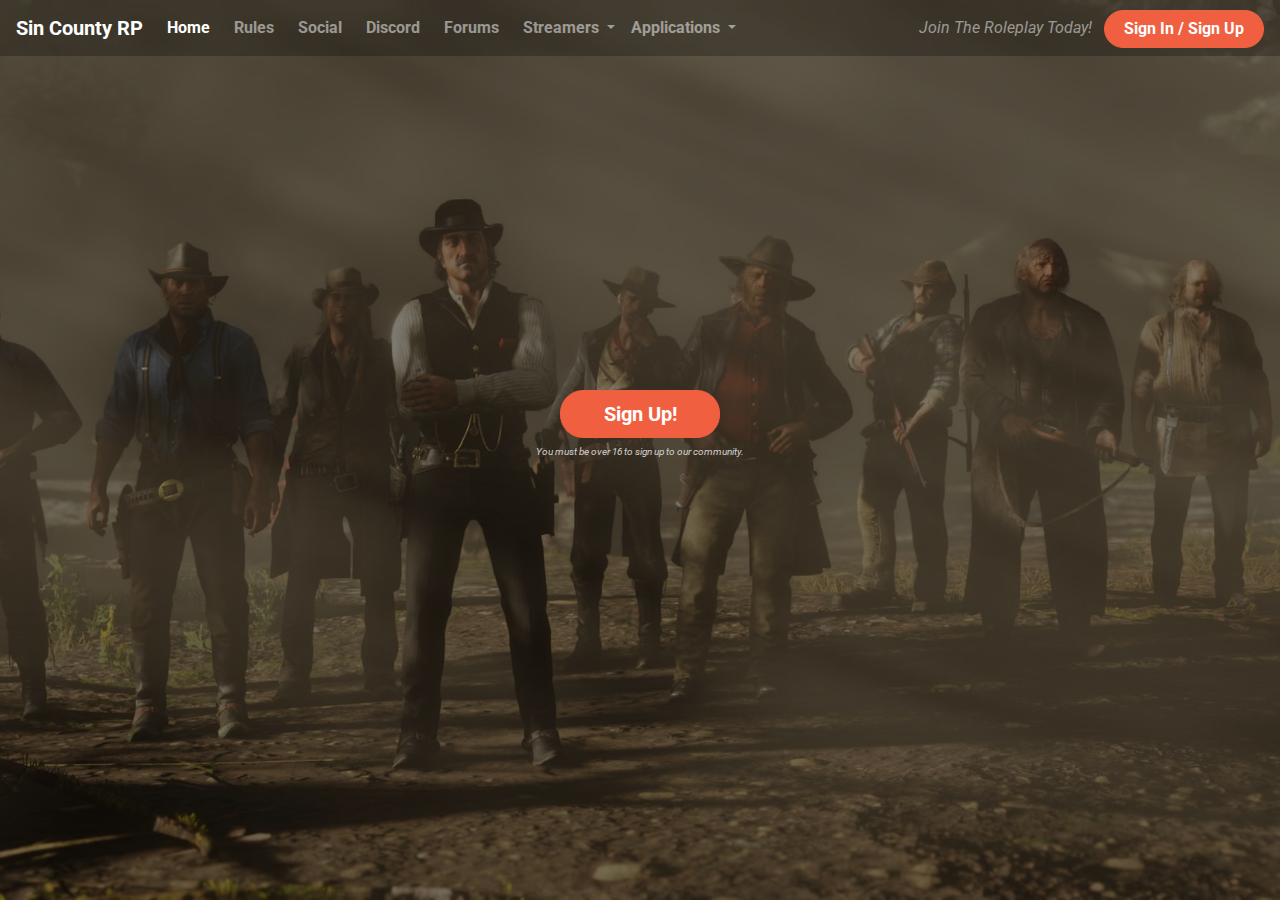
==== forums.html @ ee863231 "Initial Commit" ====
<!DOCTYPE html>
<html lang="en-us">

<head>
	<meta charset="utf-8">
	<title>Sin County RP</title>
	<meta name="viewport" content="width=device-width, initial-scale=1.0">
	<link rel="stylesheet" href="https://maxcdn.bootstrapcdn.com/bootstrap/4.1.3/css/bootstrap.min.css">
	<link rel="stylesheet" href="https://use.fontawesome.com/releases/v5.6.1/css/all.css"
		integrity="sha384-gfdkjb5BdAXd+lj+gudLWI+BXq4IuLW5IT+brZEZsLFm++aCMlF1V92rMkPaX4PP" crossorigin="anonymous">
	<link href="https://fonts.googleapis.com/css?family=Roboto:400,700" rel="stylesheet">
	<link rel="stylesheet" href="css/style.css" type="text/css" />
</head>

<body>
	<div class="container-fluid navalert-container">
		<nav class="navbar navbar-dark navbar-expand-sm">
			<a href="/" class="navbar-brand">Sin County RP</a>

			<button class="navbar-toggler ml-auto" type="button" data-toggle="collapse" data-target="#navbarNavDropdown" aria-controls="navbarNavDropdown" aria-expanded="false" aria-label="Toggle navigation">
        <span class="navbar-toggler-icon"></span></button>

			<div class="collapse navbar-collapse" id="navbarNavDropdown">
				<ul class="navbar-nav mr-auto">
					<li class="active nav-item mr-2"><a class="nav-link" href="index.html">Home</a></li>
					<li class="nav-item mr-2"><a class="nav-link" href="rules.html">Rules</a></li>
					<li class="nav-item mr-2"><a class="nav-link" href="social.html">Social</a></li>
					<li class="nav-item mr-2"><a class="nav-link" href="https://discord.gg/Dr4UhVT"
							target="_blank">Discord</a></li>
					<li class="nav-item mr-2"><a class="nav-link" href="forums.html">Forums</a></li>
					<li class="nav-item dropdown">
						<a class="nav-link dropdown-toggle" href="#" id="navbarDropdownMenuLink" role="button"
							data-toggle="dropdown" aria-haspopup="true" aria-expanded="false">
							Streamers
						</a>
						<div class="dropdown-menu" aria-labelledby="navbarDropdownMenuLink">
							<a class="dropdown-item" href="https://www.twitch.tv" target="_blank">Azza</a>
							<a class="dropdown-item" href="https://www.twitch.tv/greenlollipop93"
								target="_blank">GreenLolipop</a>
						</div>
					</li>
					<li class="nav-item dropdown">
						<a class="nav-link dropdown-toggle" href="#" id="navbarDropdownMenuLink" role="button"
							data-toggle="dropdown" aria-haspopup="true" aria-expanded="false">
							Applications
						</a>
						<div class="dropdown-menu" aria-labelledby="navbarDropdownMenuLink">
							<a class="dropdown-item" href="https://docs.google.com/forms/d/e/1FAIpQLSeiesg9jXxDLV1Re4umj2ev7OkzDSkXxDM2yFQQZO82QWk8Iw/viewform" target="_blank">Medic</a>
							<a class="dropdown-item" href="#" target="_blank">Law</a>
							<a class="dropdown-item" href="#" target="_blank">SoonTM</a>
						</div>
					</li>

					<li class="nav-item mr-2 d-block d-sm-none"><a class="nav-link" href="/login">Sign In / Sign Up</a>
					</li>
				</ul>
			</div>
			<div class="d-none d-md-block">
				<p class="navbar-text my-auto mr-2"><i>Join The Roleplay Today!</i></p>
				<a href="/login" class="btn btn--cta btn--red">Sign In / Sign Up</a>
			</div>
		</nav>
	</div>
	<div class="container-fluid callout-container">
		<!-- Callout -->
		<div class="opaque-overlay">&nbsp;</div>
		<div class="row">
			<div class="col-12">
				<section class="callout jumbotron text-center">
					<button class="btn btn-lg btn--cta btn--red" data-toggle="modal" data-target="#signUpModal">Sign Up!</button>
					<p class="text-muted"><small>You must be over 16 to sign up to our community.</small></p>
				</section>
			</div>
		</div>
		<!-- /.callout -->
	</div>

	<!-- Quotes
	<div class="container-wrapper">
		<div class="container quotes-container content-container">
			<section class="quotes">
				<div class="row">
					<div class="col-12 page-header">
						<h2 class="text-uppercase">Quotes:</h2>
						<hr class="block-divider block-divider--short">
					</div>
				</div>
				<div class="row">
					<div class="col-12 col-md-6">
						<div class="media">
							<div class="d-none d-sm-block">
								<img src="images/girl-image.png" class="rounded-circle mr-3" height=100 width=100>
                            </div>
								<div class="media-body">
									<blockquote class="blockquote">
										<p>I've been introduced to more than 10 great international whiskeys I never
											knew about.</p>
										<p>- Jane Doe</p>
									</blockquote>
								</div>
							</div>
						</div>
						<div class="col-12 col-md-6">
							<div class="media">
								<div class="d-none d-sm-block">
									<img src="images/guy-image.png" class="rounded-circle mr-3" height=100 width=100>
                            </div>
									<div class="media-body">
										<blockquote class="blockquote">
											<p>I haven't been sober for months!</p>
											<p>- Jane Doe</p>
										</blockquote>
									</div>
								</div>
							</div>
						</div>
			</section>
			 /.quotes -->
	</div>
	</div>

	<!-- Features
	<div class="container-wrapper container-wrapper--red">
		<div class="container features-container content-container">
			<section class="features">
				<div class="row">
					<div class="col-12 page-header">
						<h2 class="text-uppercase">Features:</h2>
						<hr class="block-divider block-divider--short block-divider--white">
					</div>
				</div>
				<div class="row">
					<div class="col-12 col-md-6 col-lg-4">
						<div class="feature">
							<h3><i class="fas fa-gift d-none d-sm-block"></i> Feature 1
								<span class="badge badge-success">NEW!</span></h3>
							<p>Lorem ipsum dolor sit amet, consectetur adipiscing elit, sed do eiusmod tempor incididunt
								ut labore et dolore magna aliqua. Ut enim ad minim veniam, quis nostrud exercitation
								ullamco laboris nisi ut aliquip ex ea commodo consequat.</p>
							<p><a class="btn btn-sm btn-light" href="">Read More</a></p>
						</div>
					</div>
					<div class="col-12 col-md-6 col-lg-4">
						<div class="feature">
							<h3><i class="fas fa-credit-card d-none d-sm-block"></i> Feature 2</h3>
							<p>Lorem ipsum dolor sit amet, consectetur adipiscing elit, sed do eiusmod tempor incididunt
								ut labore et dolore magna aliqua. Ut enim ad minim veniam, quis nostrud exercitation
								ullamco laboris nisi ut aliquip ex ea commodo consequat.</p>
							<p><a class="btn btn-sm btn-light" href="">Read More</a></p>
						</div>
					</div>
					<div class="col-12 d-md-none d-lg-block col-lg-4">
						<div class="feature">
							<h3><i class="fas fa-times-circle d-none d-sm-block"></i> Feature 3</h3>
							<p>Lorem ipsum dolor sit amet, consectetur adipiscing elit, sed do eiusmod tempor incididunt
								ut labore et dolore magna aliqua. Ut enim ad minim veniam, quis nostrud exercitation
								ullamco laboris nisi ut aliquip ex ea commodo consequat.</p>
							<p><a class="btn btn-sm btn-light" href="">Read More</a></p>
						</div>
					</div>
				</div>
			</section>
			 /.features -->
	</div>
	</div>

	<div class="modal" tabindex="-1" role="dialog" id="signUpModal">
		<div class="modal-dialog" role="document">
			<div class="modal-content">
				<div class="modal-header">
					<h5 class="modal-title">Sign Up To Sin County RP!</h5>
					<button type="button" class="close" data-dismiss="modal" aria-label="Close">
          <span aria-hidden="true">&times;</span>
        </button>
				</div>
				<div class="modal-body">
					<form>
						<div class="form-group">
							<label for="exampleInputEmail1">Email address</label>
							<input type="email" class="form-control" id="exampleInputEmail1" aria-describedby="emailHelp" placeholder="Enter email">
							<small id="emailHelp" class="form-text text-muted">We'll never share your email with anyone else.</small>
						</div>
						<div class="form-group">
							<label for="password">Password</label>
							<input type="password" class="form-control" id="password" placeholder="Password">
                        </div>
							<div class="form-group">
								<label for="repeatPassword">Repeat Password</label>
								<input type="password" class="form-control" id="repeatPassword" placeholder="Repeat Password">
                        </div>
								<button type="submit" class="btn btn-success">Submit</button>
					</form>
				</div>
			</div>
		</div>
	</div>

	<script src="https://code.jquery.com/jquery-3.3.1.slim.min.js"
		integrity="sha384-q8i/X+965DzO0rT7abK41JStQIAqVgRVzpbzo5smXKp4YfRvH+8abtTE1Pi6jizo" crossorigin="anonymous">
	</script>
	<script src="https://cdnjs.cloudflare.com/ajax/libs/popper.js/1.14.3/umd/popper.min.js"
		integrity="sha384-ZMP7rVo3mIykV+2+9J3UJ46jBk0WLaUAdn689aCwoqbBJiSnjAK/l8WvCWPIPm49" crossorigin="anonymous">
	</script>
	<script src="https://stackpath.bootstrapcdn.com/bootstrap/4.1.3/js/bootstrap.min.js"
		integrity="sha384-ChfqqxuZUCnJSK3+MXmPNIyE6ZbWh2IMqE241rYiqJxyMiZ6OW/JmZQ5stwEULTy" crossorigin="anonymous">
	</script>
</body>

</html>
---- css/style.css ----
body {
    font-family: 'Roboto', sans-serif;
}

/* Containers */

.container-wrapper--red {
    background-color: #f05f40;
    color: white;
}

.callout-container {
    height: 100vh;

    background: url('../images/sincounty-background.jpg') no-repeat bottom right fixed;
    -webkit-background-size: cover;
    -moz-background-size: cover;
    -o-background-size: cover;
    background-size: cover;

    display: flex;
    align-items: center;
    justify-content: center;

    position: relative;
}

.opaque-overlay {
    position: absolute;
    top: 0;
    left: 0;
    height: 100%;
    width: 100%;
    background-color: rgba(0, 0, 0, 0.5);
}

.content-container {
    padding-top: 75px;
    padding-bottom: 75px;
}

/* Navbar */

.navalert-container {
    position: absolute;
    top: 0;
    left: 0;
    z-index: 1;
    padding-left: 0;
    padding-right: 0;
}

.navbar {
    margin-bottom: 0;
    width: 100%;
    background-color: rgba(0, 0, 0, .25);
    border: 0;
}

.navbar .navbar-toggler {
    border: 0;
}

.navbar .navbar-brand {
    font-weight: bold;
}

.navbar .navbar-nav a {
    font-weight: bold;
}


/* Jumbotron */

.jumbotron {
    background-color: transparent;
}

.jumbotron h1 {
    color: white;
    font-weight: bold;
    margin-bottom: 30px;
}

.jumbotron .lead {
    color: #a7a7a7;
    margin: 25px 0;
}

.jumbotron small {
    font-size: 60%;
    font-style: italic;
    color: #d0d0d0;
}

/* Block dividers */

.block-divider {
    width: 75px;
    height: 5px;
    border: 0;
    background-color: #444;
}

.block-divider--orange {
    background-color: #f05f40;
}

.block-divider--white {
    background-color: white;
}

.block-divider--short {
    width: 35px;
}

/* Buttons */

.btn--cta {
    font-weight: bold;
    border-radius: 23px;
    width: 160px;
}

.btn--red {
    color: white;
    background-color: #f05f40;
    border-color: #f05f40;
}

.btn--red:hover,
.btn--red:active,
.btn--red:focus,
.btn--red:active:focus {
    background-color: #df4929;
    border-color: #df4929;
    color: white;
}

/* Alert */

.alert-container .col-12 {
    padding-left: 0;
    padding-right: 0;
}

.site-wide-alert {
    color: #544600;
    background-color: #eec802;
    border-color: #eec802;
    padding: 5px 15px;
    margin-bottom: 0;
    border: 1px solid transparent;
    border-radius: 0;
}

/* Page Headers */

.page-header {
    margin-bottom: 0;
    border-bottom: 0;
    text-align: center;
}

.page-header h2 {
    margin-top: 0;
}

/* Quotes */

.quotes .page-header {
    margin-bottom: 25px;
}

/* Features */

.feature {
    text-align: center;
    margin-bottom: 40px;
}

.feature i {
    margin-bottom: 20px;
    font-size: 45px;
    line-height: 45px;
}

.feature .btn {
    background-color: white;
    border-color: white;
    border-radius: 15px;
    min-width: 100px;
    font-weight: bold;
    margin-top: 10px;
    color: #f05f40;
}
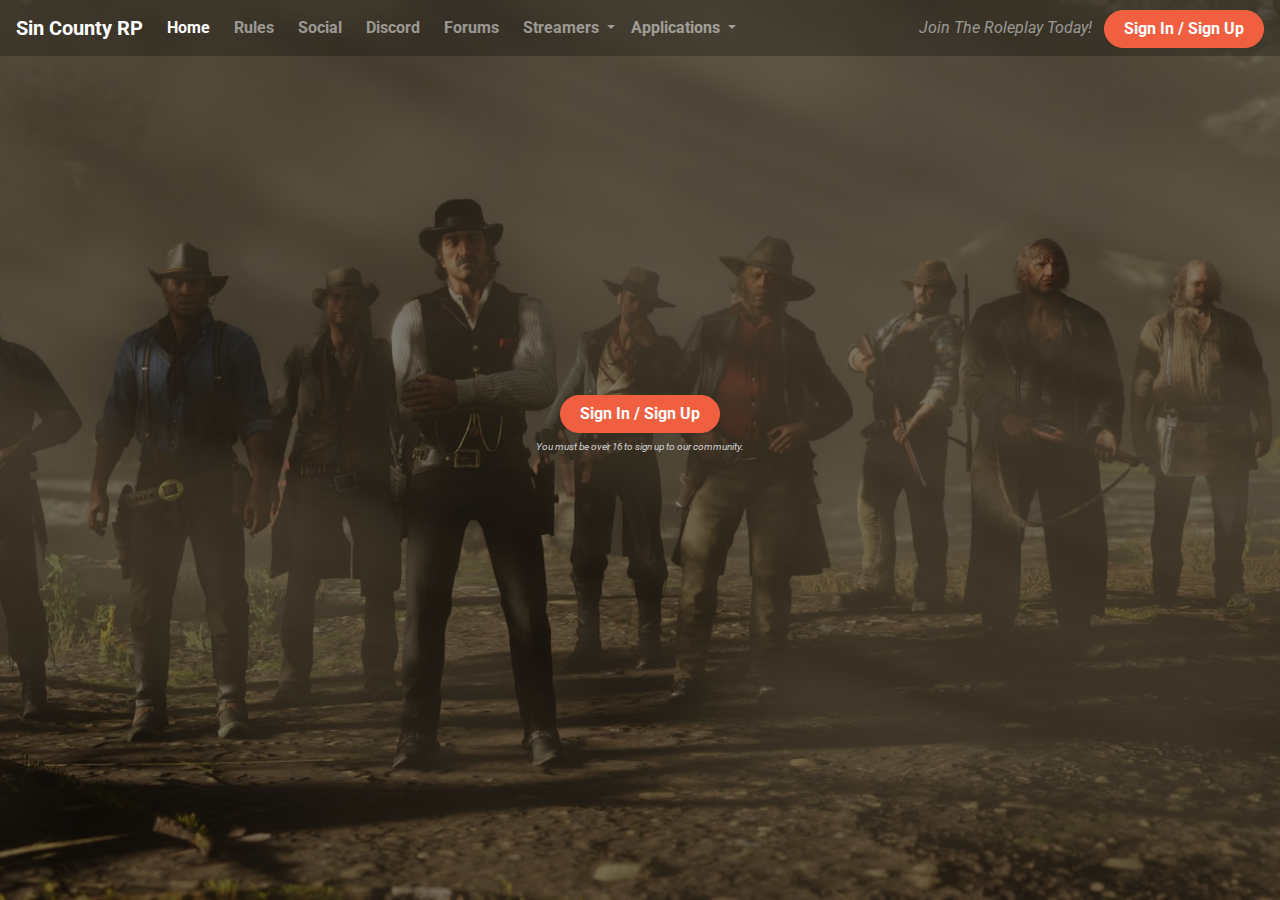
==== commit 959a8916: "Removed / from index href" ====
--- a/forums.html
+++ b/forums.html
@@ -15,7 +15,7 @@
 <body>
 	<div class="container-fluid navalert-container">
 		<nav class="navbar navbar-dark navbar-expand-sm">
-			<a href="/" class="navbar-brand">Sin County RP</a>
+			<a href="index.html" class="navbar-brand">Sin County RP</a>
 
 			<button class="navbar-toggler ml-auto" type="button" data-toggle="collapse" data-target="#navbarNavDropdown" aria-controls="navbarNavDropdown" aria-expanded="false" aria-label="Toggle navigation">
         <span class="navbar-toggler-icon"></span></button>
@@ -27,14 +27,14 @@
 					<li class="nav-item mr-2"><a class="nav-link" href="social.html">Social</a></li>
 					<li class="nav-item mr-2"><a class="nav-link" href="https://discord.gg/Dr4UhVT"
 							target="_blank">Discord</a></li>
-					<li class="nav-item mr-2"><a class="nav-link" href="forums.html">Forums</a></li>
+					<li class="nav-item mr-2"><a class="nav-link" href="http://sincountyrp.forumotion.com/" target="_blank">Forums</a></li>
 					<li class="nav-item dropdown">
 						<a class="nav-link dropdown-toggle" href="#" id="navbarDropdownMenuLink" role="button"
 							data-toggle="dropdown" aria-haspopup="true" aria-expanded="false">
 							Streamers
 						</a>
 						<div class="dropdown-menu" aria-labelledby="navbarDropdownMenuLink">
-							<a class="dropdown-item" href="https://www.twitch.tv" target="_blank">Azza</a>
+							<a class="dropdown-item" href="https://www.twitch.tv/azza434" target="_blank">Azza</a>
 							<a class="dropdown-item" href="https://www.twitch.tv/greenlollipop93"
 								target="_blank">GreenLolipop</a>
 						</div>
@@ -47,17 +47,17 @@
 						<div class="dropdown-menu" aria-labelledby="navbarDropdownMenuLink">
 							<a class="dropdown-item" href="https://docs.google.com/forms/d/e/1FAIpQLSeiesg9jXxDLV1Re4umj2ev7OkzDSkXxDM2yFQQZO82QWk8Iw/viewform" target="_blank">Medic</a>
 							<a class="dropdown-item" href="#" target="_blank">Law</a>
-							<a class="dropdown-item" href="#" target="_blank">SoonTM</a>
+							<a class="dropdown-item" href="https://docs.google.com/forms/d/e/1FAIpQLSexObQ_UGtmLAgD2sf-B7ncEFnXCz7EmJRN8uRVrkIiGFatNg/viewform?usp=pp_url" target="_blank">Become a Member!</a>
 						</div>
 					</li>
 
-					<li class="nav-item mr-2 d-block d-sm-none"><a class="nav-link" href="/login">Sign In / Sign Up</a>
+					<li class="nav-item mr-2 d-block d-sm-none"><a class="nav-link" href="http://sincountyrp.forumotion.com/">Sign In / Sign Up</a>
 					</li>
 				</ul>
 			</div>
 			<div class="d-none d-md-block">
 				<p class="navbar-text my-auto mr-2"><i>Join The Roleplay Today!</i></p>
-				<a href="/login" class="btn btn--cta btn--red">Sign In / Sign Up</a>
+				<a href="http://sincountyrp.forumotion.com/" class="btn btn--cta btn--red">Sign In / Sign Up</a>
 			</div>
 		</nav>
 	</div>
@@ -67,7 +67,7 @@
 		<div class="row">
 			<div class="col-12">
 				<section class="callout jumbotron text-center">
-					<button class="btn btn-lg btn--cta btn--red" data-toggle="modal" data-target="#signUpModal">Sign Up!</button>
+					<a href="http://sincountyrp.forumotion.com/" class="btn btn--cta btn--red">Sign In / Sign Up</a>
 					<p class="text-muted"><small>You must be over 16 to sign up to our community.</small></p>
 				</section>
 			</div>
--- a/css/style.css
+++ b/css/style.css
@@ -1,5 +1,9 @@
 body {
     font-family: 'Roboto', sans-serif;
+}
+
+.button a {
+    color: #fafafa;
 }
 
 /* Containers */
